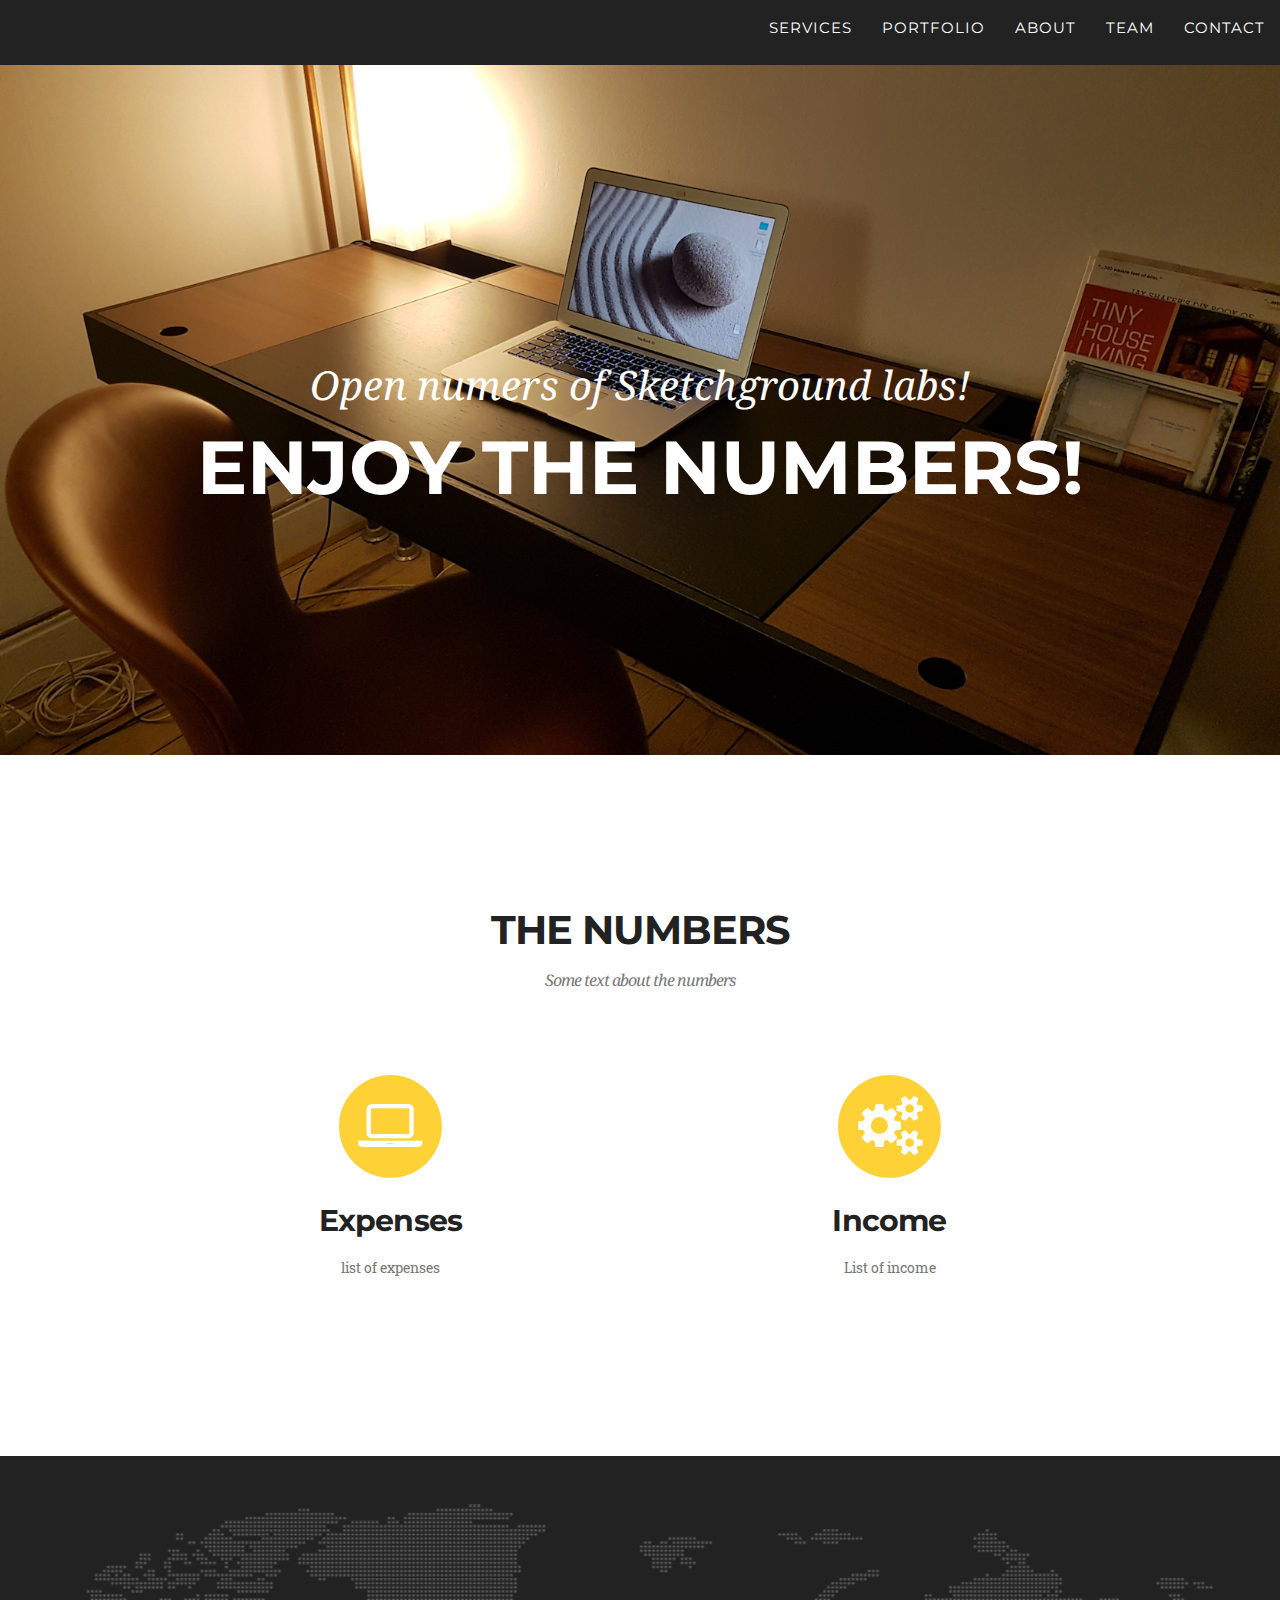
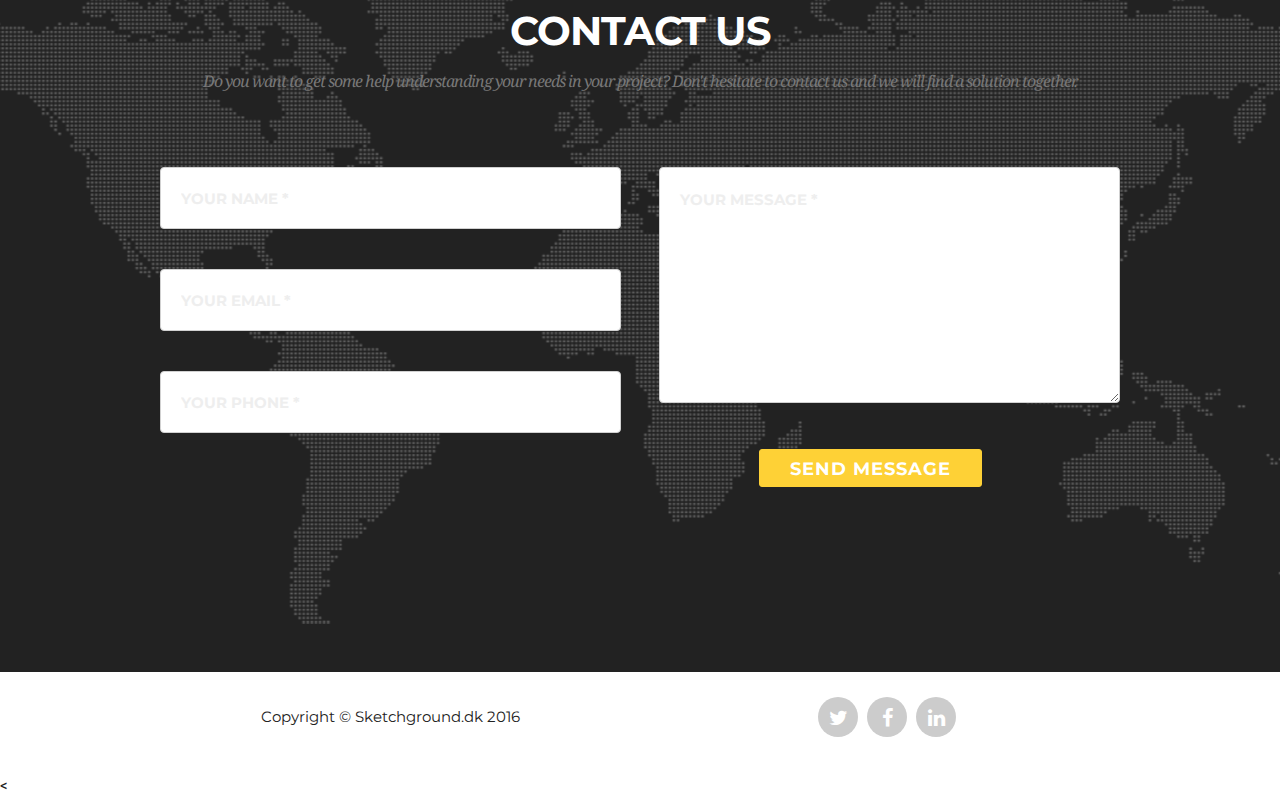
==== open/index.html @ 4ef33d15 "Skeleton for the open numbers page" ====
<!DOCTYPE html>
<html lang="en">

	<head>

		<meta charset="utf-8">
		<meta http-equiv="X-UA-Compatible" content="IE=edge">
		<meta name="viewport" content="width=device-width, initial-scale=1">
		<meta name="description" content="">
		<meta name="author" content="">

		<title>Sketchground Labs | Open</title>

		<!-- Bootstrap Core CSS -->
		<!--    <link href="vendor/bootstrap/css/bootstrap.min.css" rel="stylesheet">    -->
		<link href="/css/normalize.css" rel="stylesheet">
		<link href="/css/skeleton.css" rel="stylesheet">

		<!-- Custom Fonts -->
		<link href="/css/font-awesome.min.css" rel="stylesheet" type="text/css">
		<link href="https://fonts.googleapis.com/css?family=Montserrat:400,700" rel="stylesheet" type="text/css">
		<link href='https://fonts.googleapis.com/css?family=Kaushan+Script' rel='stylesheet' type='text/css'>
		<link href='https://fonts.googleapis.com/css?family=Droid+Serif:400,700,400italic,700italic' rel='stylesheet' type='text/css'>
		<link href='https://fonts.googleapis.com/css?family=Roboto+Slab:400,100,300,700' rel='stylesheet' type='text/css'>

		<!-- Theme CSS -->
		<link href="/css/app.css" rel="stylesheet">

		<!-- HTML5 Shim and Respond.js IE8 support of HTML5 elements and media queries -->
		<!-- WARNING: Respond.js doesn't work if you view the page via file:// -->
		<!--[if lt IE 9]>
			<script src="https://oss.maxcdn.com/libs/html5shiv/3.7.0/html5shiv.js"></script>
			<script src="https://oss.maxcdn.com/libs/respond.js/1.4.2/respond.min.js"></script>
		<![endif]-->

	</head>

	<body id="page-top" class="index">

		<!-- Navigation -->
		<nav id="mainNav" class="navbar navbar-default navbar-custom navbar-fixed-top">
			<div class="">
				<!-- Collect the nav links, forms, and other content for toggling -->
				<div class="collapse navbar-collapse" id="bs-example-navbar-collapse-1">
					<ul class="nav navbar-nav navbar-right">
						<li class="hidden">
							<a href="#page-top"></a>
						</li>
						<li>
							<a class="page-scroll" href="/#services">Services</a>
						</li>
						<li>
							<a class="page-scroll" href="/#portfolio">Portfolio</a>
						</li>
						<li>
							<a class="page-scroll" href="/#about">About</a>
						</li>
						<li>
							<a class="page-scroll" href="/#team">Team</a>
						</li>
						<li>
							<a class="page-scroll" href="/#contact">Contact</a>
						</li>
					</ul>
				</div>
				<!-- /.navbar-collapse -->
			</div>
			<!-- /.container-fluid -->
		</nav>

		<!-- Header -->
		<header>
			<div class="container">
				<div class="intro-text">
					<div class="intro-lead-in">Open numers of Sketchground labs!</div>
					<div class="intro-heading">Enjoy the numbers!</div>
				</div>
			</div>
		</header>

		<!-- Services Section -->
		<section id="services">
			<div class="container">
				<div class="row">
					<div class="col-lg-12 text-center">
						<h2 class="section-heading">The numbers</h2>
						<h3 class="section-subheading text-muted">Some text about the numbers</h3>
					</div>
				</div>
				<div class="row text-center">
					<div class="six columns col-md-6">
						<span class="fa-stack fa-4x">
							<i class="fa fa-circle fa-stack-2x text-primary"></i>
							<i class="fa fa-laptop fa-stack-1x fa-inverse"></i>
						</span>
						<h4 class="service-heading">Expenses</h4>
						<p class="text-muted">list of expenses</p>
					</div>
					<div class="six columns col-md-5">
						<span class="fa-stack fa-4x">
							<i class="fa fa-circle fa-stack-2x text-primary"></i>
							<i class="fa fa-gears fa-stack-1x fa-inverse"></i>
						</span>
						<h4 class="service-heading">Income</h4>
						<p class="text-muted">List of income</p>
					</div>
				</div>
			</div>
		</section>

		<!-- Contact Section -->
		<section id="contact">
			<div class="container">
				<div class="row">
					<div class="col-lg-12 text-center">
						<h2 class="section-heading">Contact Us</h2>
						<h3 class="section-subheading text-muted">Do you want to get some help understanding your needs in your project? Don't hesitate to contact us and we will find a solution together.</h3>
					</div>
				</div>
				<div class="row">
					<div class="col-lg-12">
						<form name="sentMessage" id="contactForm" action="contact" method="POST" novalidate>
							<div class="row">
								<div class="six columns col-md-6">
									<div class="form-group">
										<input type="text" class="form-control u-full-width" placeholder="Your Name *" id="name" name="Name" required data-validation-required-message="Please enter your name.">
										<p class="help-block text-danger"></p>
									</div>
									<div class="form-group">
										<input type="email" class="form-control u-full-width" placeholder="Your Email *" id="email" name="Email" required data-validation-required-message="Please enter your email address.">
										<p class="help-block text-danger"></p>
									</div>
									<div class="form-group">
										<input type="tel" class="form-control u-full-width" placeholder="Your Phone *" id="phone" name="Phone" required data-validation-required-message="Please enter your phone number.">
										<p class="help-block text-danger"></p>
									</div>
								</div>
								<div class="six columns col-md-6">
									<div class="form-group">
										<textarea class="form-control u-full-width" placeholder="Your Message *" id="message" name="Message" required data-validation-required-message="Please enter a message."></textarea>
										<p class="help-block text-danger"></p>
									</div>
								</div>
								<div class="clearfix"></div>
								<div class="col-lg-12 text-center">
									<div id="success"></div>
									<button type="submit" class="btn button btn-xl">Send Message</button>
								</div>
							</div>
						</form>
					</div>
				</div>
			</div>
		</section>

		<footer>
			<div class="container">
				<div class="row">
					<div class="six columns col-md-4">
						<span class="copyright">Copyright &copy; Sketchground.dk 2016</span>
					</div>
					<div class="six columns col-md-4">
						<ul class="list-inline social-buttons">
							<li><a href="#" class="disabled"><i class="fa fa-twitter"></i></a>
							</li>
							<li><a href="#" class="disabled"><i class="fa fa-facebook"></i></a>
							</li>
							<li><a href="#" class="disabled"><i class="fa fa-linkedin"></i></a>
							</li>
						</ul>
					</div>
				</div>
			</div>
		</footer>
	</body>
<
---- css/skeleton.css ----
/*
* Skeleton V2.0.4
* Copyright 2014, Dave Gamache
* www.getskeleton.com
* Free to use under the MIT license.
* http://www.opensource.org/licenses/mit-license.php
* 12/29/2014
*/


/* Table of contents
––––––––––––––––––––––––––––––––––––––––––––––––––
- Grid
- Base Styles
- Typography
- Links
- Buttons
- Forms
- Lists
- Code
- Tables
- Spacing
- Utilities
- Clearing
- Media Queries
*/


/* Grid
–––––––––––––––––––––––––––––––––––––––––––––––––– */
.container {
  position: relative;
  width: 100%;
  max-width: 960px;
  margin: 0 auto;
  padding: 0 20px;
  box-sizing: border-box; }
.column,
.columns {
  width: 100%;
  float: left;
  box-sizing: border-box; }

/* For devices larger than 400px */
@media (min-width: 400px) {
  .container {
    width: 85%;
    padding: 0; }
}

/* For devices larger than 550px */
@media (min-width: 550px) {
  .container {
    width: 80%; }
  .column,
  .columns {
    margin-left: 4%; }
  .column:first-child,
  .columns:first-child {
    margin-left: 0; }

  .one.column,
  .one.columns                    { width: 4.66666666667%; }
  .two.columns                    { width: 13.3333333333%; }
  .three.columns                  { width: 22%;            }
  .four.columns                   { width: 30.6666666667%; }
  .five.columns                   { width: 39.3333333333%; }
  .six.columns                    { width: 48%;            }
  .seven.columns                  { width: 56.6666666667%; }
  .eight.columns                  { width: 65.3333333333%; }
  .nine.columns                   { width: 74.0%;          }
  .ten.columns                    { width: 82.6666666667%; }
  .eleven.columns                 { width: 91.3333333333%; }
  .twelve.columns                 { width: 100%; margin-left: 0; }

  .one-third.column               { width: 30.6666666667%; }
  .two-thirds.column              { width: 65.3333333333%; }

  .one-half.column                { width: 48%; }

  /* Offsets */
  .offset-by-one.column,
  .offset-by-one.columns          { margin-left: 8.66666666667%; }
  .offset-by-two.column,
  .offset-by-two.columns          { margin-left: 17.3333333333%; }
  .offset-by-three.column,
  .offset-by-three.columns        { margin-left: 26%;            }
  .offset-by-four.column,
  .offset-by-four.columns         { margin-left: 34.6666666667%; }
  .offset-by-five.column,
  .offset-by-five.columns         { margin-left: 43.3333333333%; }
  .offset-by-six.column,
  .offset-by-six.columns          { margin-left: 52%;            }
  .offset-by-seven.column,
  .offset-by-seven.columns        { margin-left: 60.6666666667%; }
  .offset-by-eight.column,
  .offset-by-eight.columns        { margin-left: 69.3333333333%; }
  .offset-by-nine.column,
  .offset-by-nine.columns         { margin-left: 78.0%;          }
  .offset-by-ten.column,
  .offset-by-ten.columns          { margin-left: 86.6666666667%; }
  .offset-by-eleven.column,
  .offset-by-eleven.columns       { margin-left: 95.3333333333%; }

  .offset-by-one-third.column,
  .offset-by-one-third.columns    { margin-left: 34.6666666667%; }
  .offset-by-two-thirds.column,
  .offset-by-two-thirds.columns   { margin-left: 69.3333333333%; }

  .offset-by-one-half.column,
  .offset-by-one-half.columns     { margin-left: 52%; }

}


/* Base Styles
–––––––––––––––––––––––––––––––––––––––––––––––––– */
/* NOTE
html is set to 62.5% so that all the REM measurements throughout Skeleton
are based on 10px sizing. So basically 1.5rem = 15px :) */
html {
  font-size: 62.5%; }
body {
  font-size: 1.5em; /* currently ems cause chrome bug misinterpreting rems on body element */
  line-height: 1.6;
  font-weight: 400;
  font-family: "Raleway", "HelveticaNeue", "Helvetica Neue", Helvetica, Arial, sans-serif;
  color: #222; }


/* Typography
–––––––––––––––––––––––––––––––––––––––––––––––––– */
h1, h2, h3, h4, h5, h6 {
  margin-top: 0;
  margin-bottom: 2rem;
  font-weight: 300; }
h1 { font-size: 4.0rem; line-height: 1.2;  letter-spacing: -.1rem;}
h2 { font-size: 3.6rem; line-height: 1.25; letter-spacing: -.1rem; }
h3 { font-size: 3.0rem; line-height: 1.3;  letter-spacing: -.1rem; }
h4 { font-size: 2.4rem; line-height: 1.35; letter-spacing: -.08rem; }
h5 { font-size: 1.8rem; line-height: 1.5;  letter-spacing: -.05rem; }
h6 { font-size: 1.5rem; line-height: 1.6;  letter-spacing: 0; }

/* Larger than phablet */
@media (min-width: 550px) {
  h1 { font-size: 5.0rem; }
  h2 { font-size: 4.2rem; }
  h3 { font-size: 3.6rem; }
  h4 { font-size: 3.0rem; }
  h5 { font-size: 2.4rem; }
  h6 { font-size: 1.5rem; }
}

p {
  margin-top: 0; }


/* Links
–––––––––––––––––––––––––––––––––––––––––––––––––– */
a {
  color: #1EAEDB; }
a:hover {
  color: #0FA0CE; }


/* Buttons
–––––––––––––––––––––––––––––––––––––––––––––––––– */
.button,
button,
input[type="submit"],
input[type="reset"],
input[type="button"] {
  display: inline-block;
  height: 38px;
  padding: 0 30px;
  color: #555;
  text-align: center;
  font-size: 11px;
  font-weight: 600;
  line-height: 38px;
  letter-spacing: .1rem;
  text-transform: uppercase;
  text-decoration: none;
  white-space: nowrap;
  background-color: transparent;
  border-radius: 4px;
  border: 1px solid #bbb;
  cursor: pointer;
  box-sizing: border-box; }
.button:hover,
button:hover,
input[type="submit"]:hover,
input[type="reset"]:hover,
input[type="button"]:hover,
.button:focus,
button:focus,
input[type="submit"]:focus,
input[type="reset"]:focus,
input[type="button"]:focus {
  color: #333;
  border-color: #888;
  outline: 0; }
.button.button-primary,
button.button-primary,
input[type="submit"].button-primary,
input[type="reset"].button-primary,
input[type="button"].button-primary {
  color: #FFF;
  background-color: #33C3F0;
  border-color: #33C3F0; }
.button.button-primary:hover,
button.button-primary:hover,
input[type="submit"].button-primary:hover,
input[type="reset"].button-primary:hover,
input[type="button"].button-primary:hover,
.button.button-primary:focus,
button.button-primary:focus,
input[type="submit"].button-primary:focus,
input[type="reset"].button-primary:focus,
input[type="button"].button-primary:focus {
  color: #FFF;
  background-color: #1EAEDB;
  border-color: #1EAEDB; }


/* Forms
–––––––––––––––––––––––––––––––––––––––––––––––––– */
input[type="email"],
input[type="number"],
input[type="search"],
input[type="text"],
input[type="tel"],
input[type="url"],
input[type="password"],
textarea,
select {
  height: 38px;
  padding: 6px 10px; /* The 6px vertically centers text on FF, ignored by Webkit */
  background-color: #fff;
  border: 1px solid #D1D1D1;
  border-radius: 4px;
  box-shadow: none;
  box-sizing: border-box; }
/* Removes awkward default styles on some inputs for iOS */
input[type="email"],
input[type="number"],
input[type="search"],
input[type="text"],
input[type="tel"],
input[type="url"],
input[type="password"],
textarea {
  -webkit-appearance: none;
     -moz-appearance: none;
          appearance: none; }
textarea {
  min-height: 65px;
  padding-top: 6px;
  padding-bottom: 6px; }
input[type="email"]:focus,
input[type="number"]:focus,
input[type="search"]:focus,
input[type="text"]:focus,
input[type="tel"]:focus,
input[type="url"]:focus,
input[type="password"]:focus,
textarea:focus,
select:focus {
  border: 1px solid #33C3F0;
  outline: 0; }
label,
legend {
  display: block;
  margin-bottom: .5rem;
  font-weight: 600; }
fieldset {
  padding: 0;
  border-width: 0; }
input[type="checkbox"],
input[type="radio"] {
  display: inline; }
label > .label-body {
  display: inline-block;
  margin-left: .5rem;
  font-weight: normal; }


/* Lists
–––––––––––––––––––––––––––––––––––––––––––––––––– */
ul {
  list-style: circle inside; }
ol {
  list-style: decimal inside; }
ol, ul {
  padding-left: 0;
  margin-top: 0; }
ul ul,
ul ol,
ol ol,
ol ul {
  margin: 1.5rem 0 1.5rem 3rem;
  font-size: 90%; }
li {
  margin-bottom: 1rem; }


/* Code
–––––––––––––––––––––––––––––––––––––––––––––––––– */
code {
  padding: .2rem .5rem;
  margin: 0 .2rem;
  font-size: 90%;
  white-space: nowrap;
  background: #F1F1F1;
  border: 1px solid #E1E1E1;
  border-radius: 4px; }
pre > code {
  display: block;
  padding: 1rem 1.5rem;
  white-space: pre; }


/* Tables
–––––––––––––––––––––––––––––––––––––––––––––––––– */
th,
td {
  padding: 12px 15px;
  text-align: left;
  border-bottom: 1px solid #E1E1E1; }
th:first-child,
td:first-child {
  padding-left: 0; }
th:last-child,
td:last-child {
  padding-right: 0; }


/* Spacing
–––––––––––––––––––––––––––––––––––––––––––––––––– */
button,
.button {
  margin-bottom: 1rem; }
input,
textarea,
select,
fieldset {
  margin-bottom: 1.5rem; }
pre,
blockquote,
dl,
figure,
table,
p,
ul,
ol,
form {
  margin-bottom: 2.5rem; }


/* Utilities
–––––––––––––––––––––––––––––––––––––––––––––––––– */
.u-full-width {
  width: 100%;
  box-sizing: border-box; }
.u-max-full-width {
  max-width: 100%;
  box-sizing: border-box; }
.u-pull-right {
  float: right; }
.u-pull-left {
  float: left; }


/* Misc
–––––––––––––––––––––––––––––––––––––––––––––––––– */
hr {
  margin-top: 3rem;
  margin-bottom: 3.5rem;
  border-width: 0;
  border-top: 1px solid #E1E1E1; }


/* Clearing
–––––––––––––––––––––––––––––––––––––––––––––––––– */

/* Self Clearing Goodness */
.container:after,
.row:after,
.u-cf {
  content: "";
  display: table;
  clear: both; }


/* Media Queries
–––––––––––––––––––––––––––––––––––––––––––––––––– */
/*
Note: The best way to structure the use of media queries is to create the queries
near the relevant code. For example, if you wanted to change the styles for buttons
on small devices, paste the mobile query code up in the buttons section and style it
there.
*/


/* Larger than mobile */
@media (min-width: 400px) {}

/* Larger than phablet (also point when grid becomes active) */
@media (min-width: 550px) {}

/* Larger than tablet */
@media (min-width: 750px) {}

/* Larger than desktop */
@media (min-width: 1000px) {}

/* Larger than Desktop HD */
@media (min-width: 1200px) {}
---- css/app.css ----
body {
  overflow-x: hidden;
  font-family: "Roboto Slab", "Helvetica Neue", Helvetica, Arial, sans-serif;
}
.text-muted {
  color: #777777;
}
.text-primary {
  color: #fed136;
}
p {
  font-size: 14px;
  line-height: 1.75;
}
p.large {
  font-size: 16px;
}
a,
a:hover,
a:focus,
a:active,
a.active {
  outline: none;
  text-decoration: none;
}
a {
  color: #fed136;
}
a:hover,
a:focus,
a:active,
a.active {
  color: #fec503;
}
h1,
h2,
h3,
h4,
h5,
h6 {
  font-family: "Montserrat", "Helvetica Neue", Helvetica, Arial, sans-serif;
  text-transform: uppercase;
  font-weight: 700;
}
.img-centered {
  margin: 0 auto;
}
.bg-light-gray {
  background-color: #eeeeee;
}
.bg-darkest-gray {
  background-color: #222222;
}
.btn-primary {
  color: white;
  background-color: #fed136;
  border-color: #fed136;
  font-family: "Montserrat", "Helvetica Neue", Helvetica, Arial, sans-serif;
  text-transform: uppercase;
  font-weight: 700;
}
.btn-primary:hover,
.btn-primary:focus,
.btn-primary:active,
.btn-primary.active,
.open .dropdown-toggle.btn-primary {
  color: white;
  background-color: #fec503;
  border-color: #f6bf01;
}
.btn-primary:active,
.btn-primary.active,
.open .dropdown-toggle.btn-primary {
  background-image: none;
}
.btn-primary.disabled,
.btn-primary[disabled],
fieldset[disabled] .btn-primary,
.btn-primary.disabled:hover,
.btn-primary[disabled]:hover,
fieldset[disabled] .btn-primary:hover,
.btn-primary.disabled:focus,
.btn-primary[disabled]:focus,
fieldset[disabled] .btn-primary:focus,
.btn-primary.disabled:active,
.btn-primary[disabled]:active,
fieldset[disabled] .btn-primary:active,
.btn-primary.disabled.active,
.btn-primary[disabled].active,
fieldset[disabled] .btn-primary.active {
  background-color: #fed136;
  border-color: #fed136;
}
.btn-primary .badge {
  color: #fed136;
  background-color: white;
}
.btn-xl {
  color: white;
  background-color: #fed136;
  border-color: #fed136;
  font-family: "Montserrat", "Helvetica Neue", Helvetica, Arial, sans-serif;
  text-transform: uppercase;
  font-weight: 700;
  border-radius: 3px;
  font-size: 18px;
}
.btn-xl:hover,
.btn-xl:focus,
.btn-xl:active,
.btn-xl.active,
.open .dropdown-toggle.btn-xl {
  color: white;
  background-color: #fec503;
  border-color: #f6bf01;
}
.btn-xl:active,
.btn-xl.active,
.open .dropdown-toggle.btn-xl {
  background-image: none;
}
.btn-xl.disabled,
.btn-xl[disabled],
fieldset[disabled] .btn-xl,
.btn-xl.disabled:hover,
.btn-xl[disabled]:hover,
fieldset[disabled] .btn-xl:hover,
.btn-xl.disabled:focus,
.btn-xl[disabled]:focus,
fieldset[disabled] .btn-xl:focus,
.btn-xl.disabled:active,
.btn-xl[disabled]:active,
fieldset[disabled] .btn-xl:active,
.btn-xl.disabled.active,
.btn-xl[disabled].active,
fieldset[disabled] .btn-xl.active {
  background-color: #fed136;
  border-color: #fed136;
}
.btn-xl .badge {
  color: #fed136;
  background-color: white;
}
.navbar-fixed-top {
  position: fixed;
  top: 0;
  left: 0;
  right: 0;
  z-index: 1030;
}
.navbar-custom {
  background-color: #222222;
  border-color: transparent;
}
.navbar-custom .navbar-brand {
  float: left;
  color: #fed136;
  font-family: "Kaushan Script", "Helvetica Neue", Helvetica, Arial, cursive;
}
.navbar-custom .navbar-brand:hover,
.navbar-custom .navbar-brand:focus,
.navbar-custom .navbar-brand:active,
.navbar-custom .navbar-brand.active {
  color: #fec503;
}
.navbar-custom .navbar-collapse {
  border-color: rgba(255, 255, 255, 0.02);
}
.navbar-custom .navbar-toggle {
  background-color: #fed136;
  border-color: #fed136;
  font-family: "Montserrat", "Helvetica Neue", Helvetica, Arial, sans-serif;
  text-transform: uppercase;
  color: white;
  font-size: 12px;
}
.navbar-custom .navbar-toggle:hover,
.navbar-custom .navbar-toggle:focus {
  background-color: #fed136;
}
.navbar-custom .nav {
  margin-top: 15px;
  margin-bottom: 15px;
  list-style: none;
  float: right;
}
.navbar-custom .nav li {
  padding-left: 0;
  float: left;
}
.navbar-custom .nav li a {
  text-decoration: none;
  font-family: "Montserrat", "Helvetica Neue", Helvetica, Arial, sans-serif;
  text-transform: uppercase;
  font-weight: 400;
  letter-spacing: 1px;
  color: white;
  padding: 10px 15px;
}
.navbar-custom .nav li a:hover,
.navbar-custom .nav li a:focus {
  color: #fed136;
  outline: none;
}
.navbar-custom .navbar-nav > .active > a {
  border-radius: 0;
  color: white;
  background-color: #fed136;
}
.navbar-custom .navbar-nav > .active > a:hover,
.navbar-custom .navbar-nav > .active > a:focus {
  color: white;
  background-color: #fec503;
}
@media (min-width: 768px) {
  .navbar-custom {
    -webkit-transition: padding 0.3s;
    -moz-transition: padding 0.3s;
    transition: padding 0.3s;
    border: none;
  }
  .navbar-custom .navbar-brand {
    font-size: 2em;
    -webkit-transition: all 0.3s;
    -moz-transition: all 0.3s;
    transition: all 0.3s;
  }
  .navbar-custom .navbar-nav > .active > a {
    border-radius: 3px;
  }
  .navbar-custom .navbar-toggle {
    display: none;
  }
}
header {
  margin-top: 100px;
}
@media (min-width: 555px) {
  header {
    margin-top: 65px;
  }
}
@media (min-width: 768px) {
  .navbar-custom.affix {
    background-color: #222222;
    padding: 10px 0;
  }
  .navbar-custom.affix .navbar-brand {
    font-size: 1.5em;
  }
}
header {
  z-index: 2000;
  background-image: url('../img/desktop-bg.jpg');
  background-repeat: no-repeat;
  background-attachment: scroll;
  background-position: center center;
  -webkit-background-size: cover;
  -moz-background-size: cover;
  background-size: cover;
  -o-background-size: cover;
  text-align: center;
  color: white;
}
header .intro-text {
  padding-top: 100px;
  padding-bottom: 50px;
}
header .intro-text .intro-lead-in {
  font-family: "Droid Serif", "Helvetica Neue", Helvetica, Arial, sans-serif;
  font-style: italic;
  font-size: 22px;
  line-height: 22px;
  margin-bottom: 25px;
}
header .intro-text .intro-heading {
  font-family: "Montserrat", "Helvetica Neue", Helvetica, Arial, sans-serif;
  text-transform: uppercase;
  font-weight: 700;
  font-size: 50px;
  line-height: 50px;
  margin-bottom: 25px;
}
@media (min-width: 768px) {
  header .intro-text {
    padding-top: 300px;
    padding-bottom: 200px;
  }
  header .intro-text .intro-lead-in {
    font-family: "Droid Serif", "Helvetica Neue", Helvetica, Arial, sans-serif;
    font-style: italic;
    font-size: 40px;
    line-height: 40px;
    margin-bottom: 25px;
  }
  header .intro-text .intro-heading {
    font-family: "Montserrat", "Helvetica Neue", Helvetica, Arial, sans-serif;
    text-transform: uppercase;
    font-weight: 700;
    font-size: 75px;
    line-height: 75px;
    margin-bottom: 50px;
  }
}
section {
  padding: 100px 0;
}
section h2.section-heading {
  font-size: 40px;
  margin-top: 0;
  margin-bottom: 15px;
}
section h3.section-subheading {
  font-size: 16px;
  font-family: "Droid Serif", "Helvetica Neue", Helvetica, Arial, sans-serif;
  text-transform: none;
  font-style: italic;
  font-weight: 400;
  margin-bottom: 75px;
}
@media (min-width: 768px) {
  section {
    padding: 150px 0;
  }
}
.service-heading {
  margin: 15px 0;
  text-transform: none;
}
#portfolio .portfolio-item {
  max-width: 400px;
  padding-bottom: 20px;
}
#portfolio .portfolio-item .portfolio-link {
  display: block;
  position: relative;
  margin: 0 auto;
  background-color: #fff;
}
#portfolio .portfolio-item .portfolio-link img {
  width: 100%;
}
#portfolio .portfolio-item .portfolio-link .portfolio-hover {
  background: rgba(254, 209, 54, 0.9);
  position: absolute;
  width: 100%;
  height: 100%;
  opacity: 0;
  transition: all ease 0.5s;
  -webkit-transition: all ease 0.5s;
  -moz-transition: all ease 0.5s;
}
#portfolio .portfolio-item .portfolio-link .portfolio-hover:hover {
  opacity: 1;
}
#portfolio .portfolio-item .portfolio-link .portfolio-hover .portfolio-hover-content {
  position: absolute;
  width: 100%;
  height: 20px;
  font-size: 20px;
  text-align: center;
  top: 50%;
  margin-top: -12px;
  color: white;
}
#portfolio .portfolio-item .portfolio-link .portfolio-hover .portfolio-hover-content i {
  margin-top: -12px;
}
#portfolio .portfolio-item .portfolio-link .portfolio-hover .portfolio-hover-content h3,
#portfolio .portfolio-item .portfolio-link .portfolio-hover .portfolio-hover-content h4 {
  margin: 0;
}
#portfolio .portfolio-item .portfolio-caption {
  width: 100%;
  background-color: white;
  text-align: center;
}
#portfolio .portfolio-item .portfolio-caption h4 {
  text-transform: none;
  padding-top: 10px;
  margin: 0;
}
#portfolio .portfolio-item .portfolio-caption p {
  font-family: "Droid Serif", "Helvetica Neue", Helvetica, Arial, sans-serif;
  font-style: italic;
  font-size: 16px;
  margin: 0;
  padding-bottom: 10px;
}
#portfolio * {
  z-index: 2;
}
.timeline {
  list-style: none;
  padding: 0;
  position: relative;
}
.timeline:before {
  top: 0;
  bottom: 0;
  position: absolute;
  content: "";
  width: 2px;
  background-color: #f1f1f1;
  left: 40px;
  margin-left: -1.5px;
}
.timeline > li {
  margin-bottom: 50px;
  position: relative;
  min-height: 50px;
}
.timeline > li:before,
.timeline > li:after {
  content: " ";
  display: table;
}
.timeline > li:after {
  clear: both;
}
.timeline > li .timeline-panel {
  padding: 0 20px 0 100px;
  position: relative;
  text-align: left;
}
.timeline > li .timeline-panel:before {
  border-left-width: 0;
  border-right-width: 15px;
  left: -15px;
  right: auto;
}
.timeline > li .timeline-panel:after {
  border-left-width: 0;
  border-right-width: 14px;
  left: -14px;
  right: auto;
}
.timeline > li .timeline-image {
  left: 0;
  margin-left: 0;
  width: 80px;
  height: 80px;
  position: absolute;
  z-index: 100;
  background-color: #fed136;
  color: white;
  border-radius: 100%;
  border: 7px solid #f1f1f1;
  text-align: center;
}
.timeline > li .timeline-image h4 {
  font-size: 10px;
  margin-top: 12px;
  line-height: 14px;
}
.timeline > li.timeline-inverted > .timeline-panel {
  float: right;
  text-align: left;
  padding: 0 20px 0 100px;
}
.timeline > li.timeline-inverted > .timeline-panel:before {
  border-left-width: 0;
  border-right-width: 15px;
  left: -15px;
  right: auto;
}
.timeline > li.timeline-inverted > .timeline-panel:after {
  border-left-width: 0;
  border-right-width: 14px;
  left: -14px;
  right: auto;
}
.timeline > li:last-child {
  margin-bottom: 0;
}
.timeline .timeline-heading h4 {
  margin-top: 0;
  color: inherit;
}
.timeline .timeline-heading h4.subheading {
  text-transform: none;
}
.timeline .timeline-body > p,
.timeline .timeline-body > ul {
  margin-bottom: 0;
}
@media (min-width: 768px) {
  .timeline:before {
    left: 50%;
  }
  .timeline > li {
    margin-bottom: 100px;
    min-height: 100px;
  }
  .timeline > li .timeline-panel {
    margin-left: -50px;
    width: 41%;
    float: left;
    padding: 0 20px 20px 30px;
    text-align: right;
  }
  .timeline > li .timeline-image {
    width: 100px;
    height: 100px;
    left: 50%;
    margin-left: -50px;
  }
  .timeline > li .timeline-image h4 {
    font-size: 13px;
    margin-top: 16px;
    line-height: 18px;
  }
  .timeline > li.timeline-inverted > .timeline-panel {
    margin-right: -50px;
    float: right;
    text-align: left;
    padding: 0 30px 20px 20px;
  }
}
@media (min-width: 992px) {
  .timeline > li {
    min-height: 150px;
  }
  .timeline > li .timeline-panel {
    padding: 0 20px 20px;
  }
  .timeline > li .timeline-image {
    width: 150px;
    height: 150px;
    margin-left: -75px;
  }
  .timeline > li .timeline-image h4 {
    font-size: 18px;
    margin-top: 30px;
    line-height: 26px;
  }
  .timeline > li.timeline-inverted > .timeline-panel {
    padding: 0 20px 20px;
  }
}
@media (min-width: 1200px) {
  .timeline > li {
    min-height: 170px;
  }
  .timeline > li .timeline-panel {
    margin-left: -150px;
    padding: 0 20px 20px 100px;
  }
  .timeline > li .timeline-image {
    width: 170px;
    height: 170px;
    margin-left: -85px;
  }
  .timeline > li .timeline-image h4 {
    margin-top: 40px;
  }
  .timeline > li.timeline-inverted > .timeline-panel {
    margin-right: -150px;
    padding: 0 100px 20px 20px;
  }
}
.team-member {
  text-align: center;
  margin-bottom: 50px;
}
.team-member img {
  margin: 0 auto;
  width: 200px;
  border: 7px solid white;
}
.team-member h4 {
  margin-top: 25px;
  margin-bottom: 0;
  text-transform: none;
}
.team-member p {
  margin-top: 0;
}
aside.clients img {
  margin: 50px auto;
}
section#contact {
  background-color: #222222;
  background-image: url('../img/map-image.png');
  background-position: center;
  background-repeat: no-repeat;
}
section#contact .section-heading {
  color: white;
}
section#contact .form-group {
  margin-bottom: 25px;
}
section#contact .form-group input,
section#contact .form-group textarea {
  padding: 20px;
}
section#contact .form-group input.form-control {
  height: auto;
}
section#contact .form-group textarea.form-control {
  height: 236px;
}
section#contact .form-control:focus {
  border-color: #fed136;
  box-shadow: none;
}
section#contact ::-webkit-input-placeholder {
  font-family: "Montserrat", "Helvetica Neue", Helvetica, Arial, sans-serif;
  text-transform: uppercase;
  font-weight: 700;
  color: #eeeeee;
}
section#contact :-moz-placeholder {
  /* Firefox 18- */
  font-family: "Montserrat", "Helvetica Neue", Helvetica, Arial, sans-serif;
  text-transform: uppercase;
  font-weight: 700;
  color: #eeeeee;
}
section#contact ::-moz-placeholder {
  /* Firefox 19+ */
  font-family: "Montserrat", "Helvetica Neue", Helvetica, Arial, sans-serif;
  text-transform: uppercase;
  font-weight: 700;
  color: #eeeeee;
}
section#contact :-ms-input-placeholder {
  font-family: "Montserrat", "Helvetica Neue", Helvetica, Arial, sans-serif;
  text-transform: uppercase;
  font-weight: 700;
  color: #eeeeee;
}
section#contact .text-danger {
  color: #e74c3c;
}
footer {
  padding: 25px 0;
  text-align: center;
}
footer span.copyright {
  line-height: 40px;
  font-family: "Montserrat", "Helvetica Neue", Helvetica, Arial, sans-serif;
  text-transform: uppercase;
  text-transform: none;
}
footer ul.quicklinks {
  margin-bottom: 0;
  line-height: 40px;
  font-family: "Montserrat", "Helvetica Neue", Helvetica, Arial, sans-serif;
  text-transform: uppercase;
  text-transform: none;
}
ul.social-buttons {
  list-style: none;
  margin-bottom: 0;
}
ul.social-buttons li {
  display: inline-block;
  padding-right: 5px;
}
ul.social-buttons li a {
  display: block;
  background-color: #222222;
  height: 40px;
  width: 40px;
  border-radius: 100%;
  font-size: 20px;
  line-height: 40px;
  color: white;
  outline: none;
  -webkit-transition: all 0.3s;
  -moz-transition: all 0.3s;
  transition: all 0.3s;
}
ul.social-buttons li a:hover,
ul.social-buttons li a:focus,
ul.social-buttons li a:active {
  background-color: #fed136;
}
.btn:focus,
.btn:active,
.btn.active,
.btn:active:focus {
  outline: none;
}
.portfolio-modal .modal-dialog {
  display: none;
  margin: 0;
  height: 100%;
  width: auto;
}
.portfolio-modal .modal-content {
  border-radius: 0;
  background-clip: border-box;
  -webkit-box-shadow: none;
  box-shadow: none;
  border: none;
  min-height: 100%;
  padding: 100px 0;
  text-align: center;
}
.portfolio-modal .modal-content h2 {
  margin-bottom: 15px;
  font-size: 3em;
}
.portfolio-modal .modal-content p {
  margin-bottom: 30px;
}
.portfolio-modal .modal-content p.item-intro {
  margin: 20px 0 30px;
  font-family: "Droid Serif", "Helvetica Neue", Helvetica, Arial, sans-serif;
  font-style: italic;
  font-size: 16px;
}
.portfolio-modal .modal-content ul.list-inline {
  margin-bottom: 30px;
  margin-top: 0;
}
.portfolio-modal .modal-content img {
  margin-bottom: 30px;
}
.portfolio-modal .close-modal {
  position: absolute;
  width: 75px;
  height: 75px;
  background-color: transparent;
  top: 25px;
  right: 25px;
  cursor: pointer;
}
.portfolio-modal .close-modal:hover {
  opacity: 0.3;
}
.portfolio-modal .close-modal .lr {
  height: 75px;
  width: 1px;
  margin-left: 35px;
  background-color: #222222;
  transform: rotate(45deg);
  -ms-transform: rotate(45deg);
  /* IE 9 */
  -webkit-transform: rotate(45deg);
  /* Safari and Chrome */
  z-index: 1051;
}
.portfolio-modal .close-modal .lr .rl {
  height: 75px;
  width: 1px;
  background-color: #222222;
  transform: rotate(90deg);
  -ms-transform: rotate(90deg);
  /* IE 9 */
  -webkit-transform: rotate(90deg);
  /* Safari and Chrome */
  z-index: 1052;
}
.portfolio-modal .modal-backdrop {
  opacity: 0;
  display: none;
}
::-moz-selection {
  text-shadow: none;
  background: #fed136;
}
::selection {
  text-shadow: none;
  background: #fed136;
}
img::selection {
  background: transparent;
}
img::-moz-selection {
  background: transparent;
}
body {
  webkit-tap-highlight-color: #fed136;
}
.text-center {
  text-align: center;
}
.img-circle {
  border-radius: 50%;
}
.disabled {
  pointer-events: none;
  cursor: default;
  background-color: #ccc !important;
}
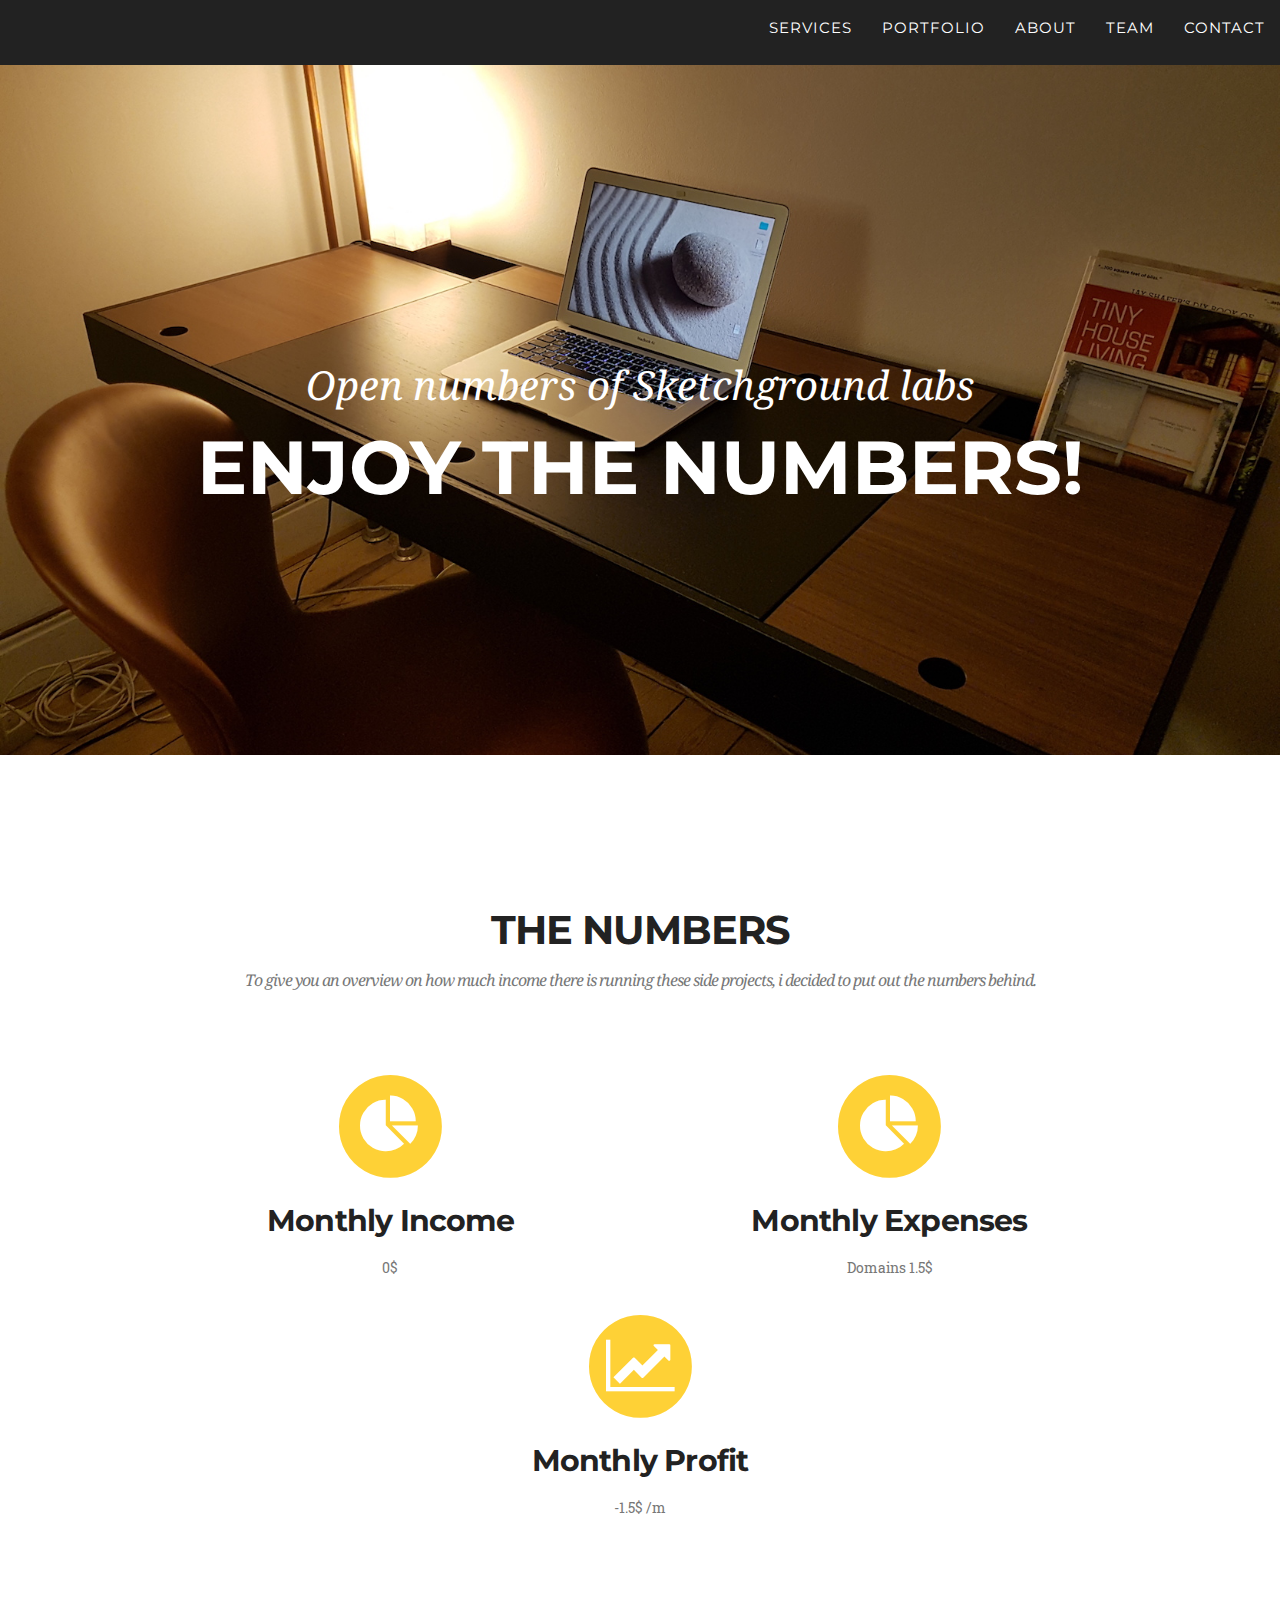
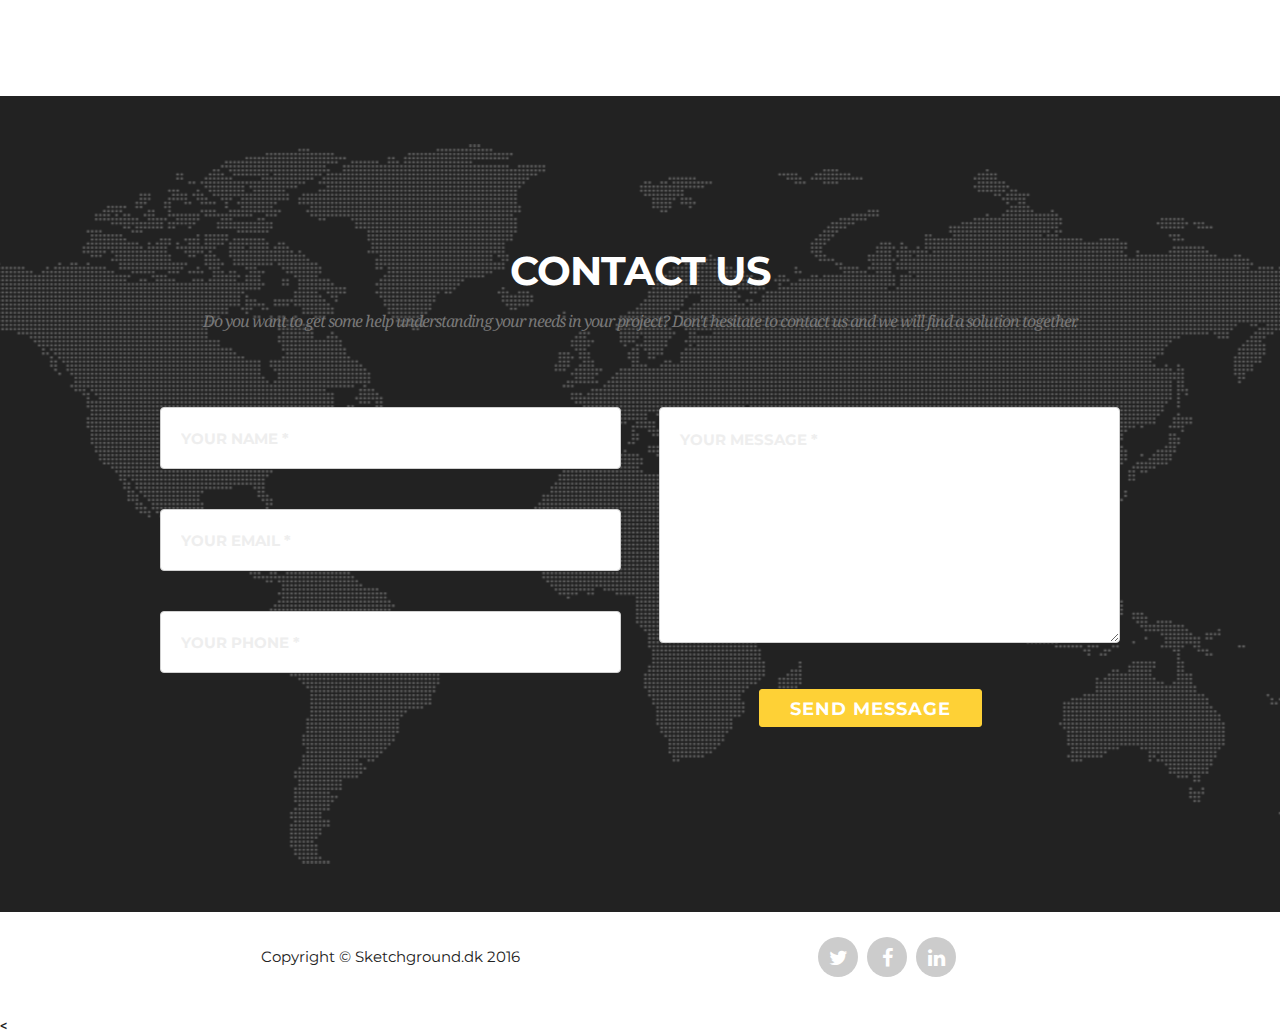
==== commit 43ab372c: "Add numbers to open page" ====
--- a/open/index.html
+++ b/open/index.html
@@ -72,7 +72,7 @@
 		<header>
 			<div class="container">
 				<div class="intro-text">
-					<div class="intro-lead-in">Open numers of Sketchground labs!</div>
+					<div class="intro-lead-in">Open numbers of Sketchground labs</div>
 					<div class="intro-heading">Enjoy the numbers!</div>
 				</div>
 			</div>
@@ -84,27 +84,38 @@
 				<div class="row">
 					<div class="col-lg-12 text-center">
 						<h2 class="section-heading">The numbers</h2>
-						<h3 class="section-subheading text-muted">Some text about the numbers</h3>
+						<h3 class="section-subheading text-muted">To give you an overview on how much income there is running these side projects, i decided to put out the numbers behind.</h3>
 					</div>
 				</div>
 				<div class="row text-center">
+					<div class="six columns col-md-5">
+						<span class="fa-stack fa-4x">
+							<i class="fa fa-circle fa-stack-2x text-primary"></i>
+							<i class="fa fa-pie-chart fa-stack-1x fa-inverse"></i>
+						</span>
+						<h4 class="service-heading">Monthly Income</h4>
+						<p class="text-muted">0$</p>
+					</div>
 					<div class="six columns col-md-6">
 						<span class="fa-stack fa-4x">
 							<i class="fa fa-circle fa-stack-2x text-primary"></i>
-							<i class="fa fa-laptop fa-stack-1x fa-inverse"></i>
+							<i class="fa fa-pie-chart fa-stack-1x fa-inverse"></i>
 						</span>
-						<h4 class="service-heading">Expenses</h4>
-						<p class="text-muted">list of expenses</p>
+						<h4 class="service-heading">Monthly Expenses</h4>
+						<p class="text-muted">Domains 1.5$</p>
 					</div>
-					<div class="six columns col-md-5">
+				</div>
+				<div class="row text-center">
+					<div class="twelve columns col-md-12">
 						<span class="fa-stack fa-4x">
 							<i class="fa fa-circle fa-stack-2x text-primary"></i>
-							<i class="fa fa-gears fa-stack-1x fa-inverse"></i>
+							<i class="fa fa-line-chart fa-stack-1x fa-inverse"></i>
 						</span>
-						<h4 class="service-heading">Income</h4>
-						<p class="text-muted">List of income</p>
+						<h4 class="service-heading">Monthly Profit</h4>
+						<p class="text-muted">-1.5$ /m</p>
 					</div>
 				</div>
+
 			</div>
 		</section>
 
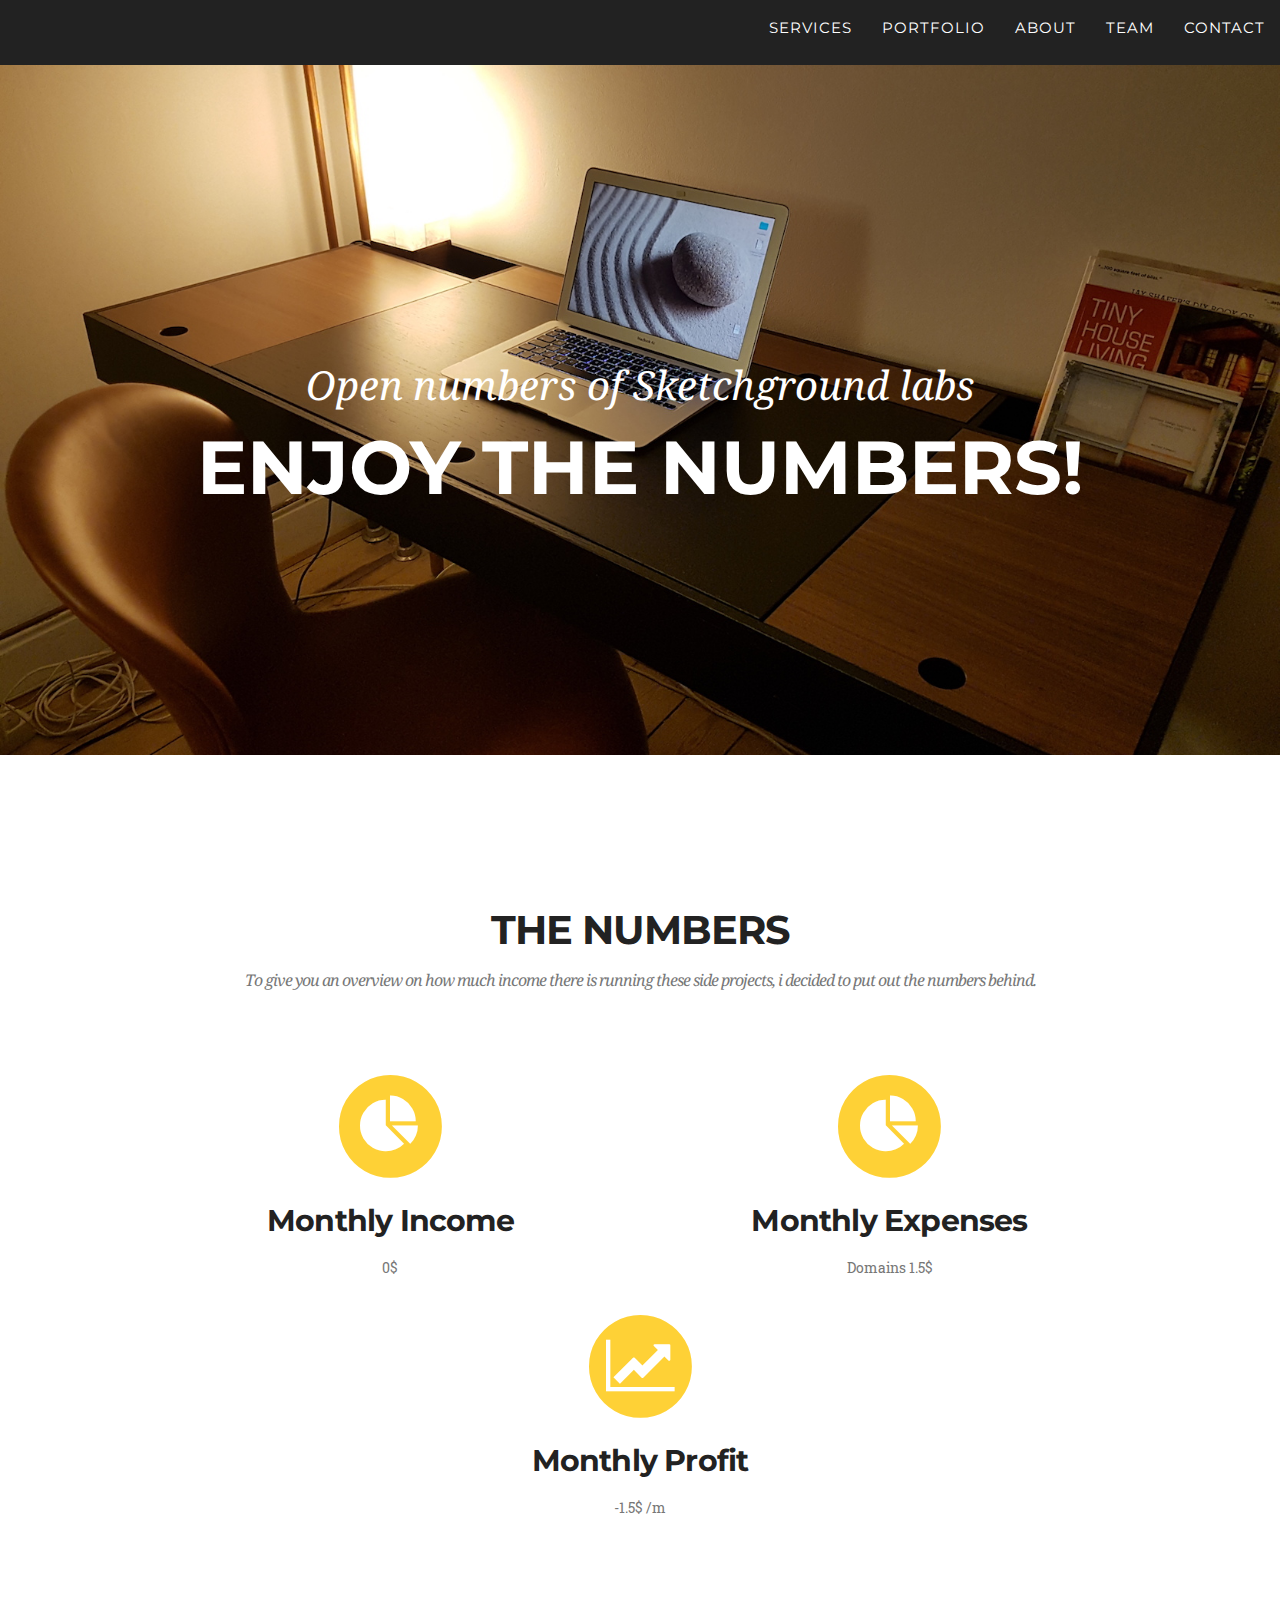
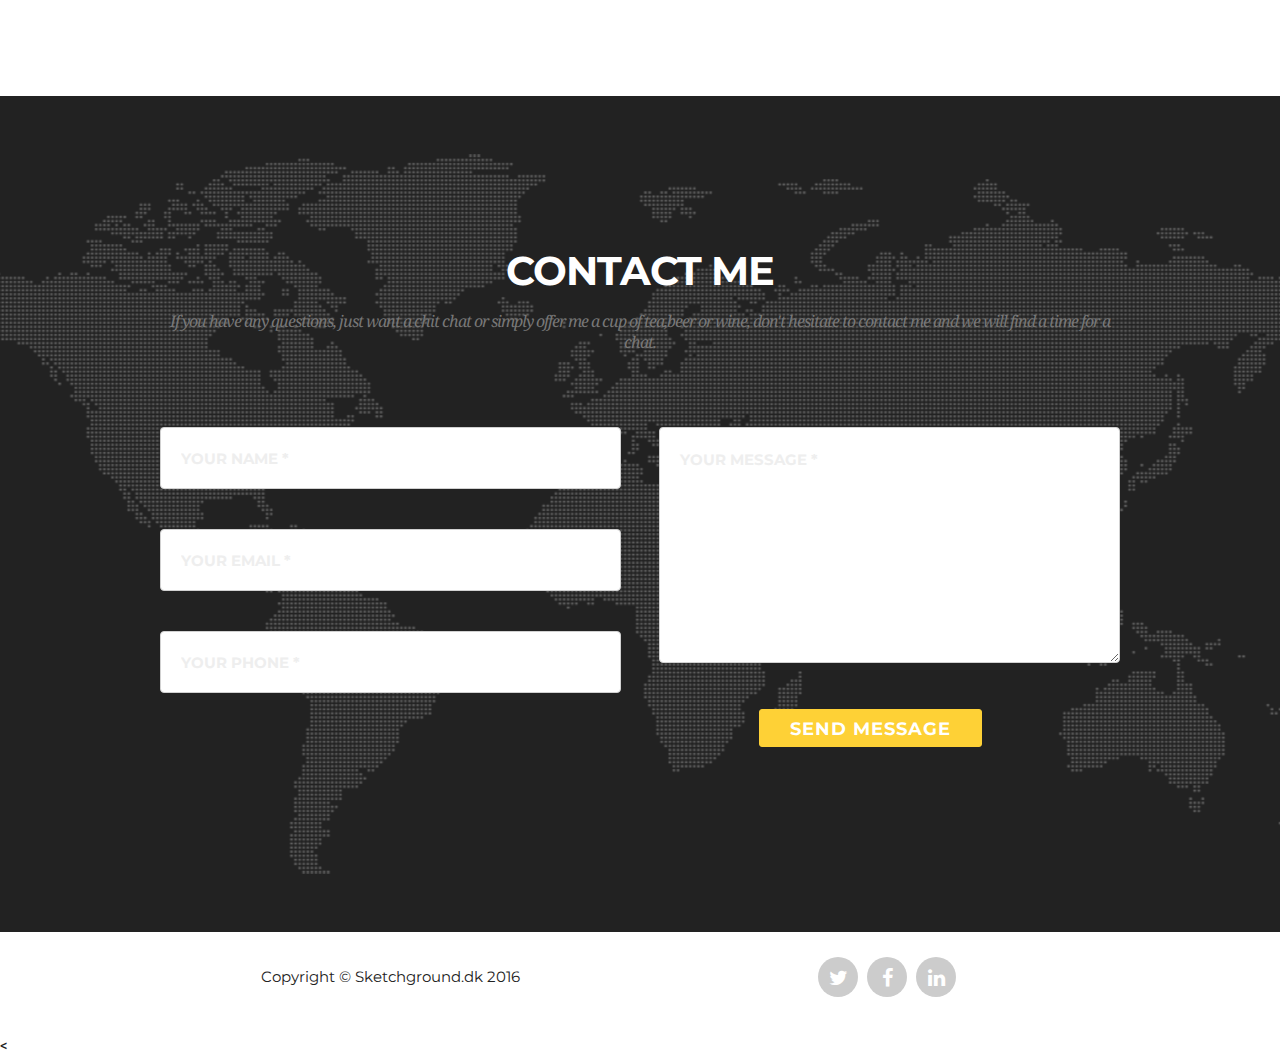
==== commit 17e0ab04: "Made site more oriented towards a personal profile #1" ====
--- a/open/index.html
+++ b/open/index.html
@@ -124,8 +124,8 @@
 			<div class="container">
 				<div class="row">
 					<div class="col-lg-12 text-center">
-						<h2 class="section-heading">Contact Us</h2>
-						<h3 class="section-subheading text-muted">Do you want to get some help understanding your needs in your project? Don't hesitate to contact us and we will find a solution together.</h3>
+						<h2 class="section-heading">Contact me</h2>
+						<h3 class="section-subheading text-muted">If you have any questions, just want a chit chat or simply offer me a cup of tea,beer or wine, don't hesitate to contact me and we will find a time for a chat.</h3>
 					</div>
 				</div>
 				<div class="row">
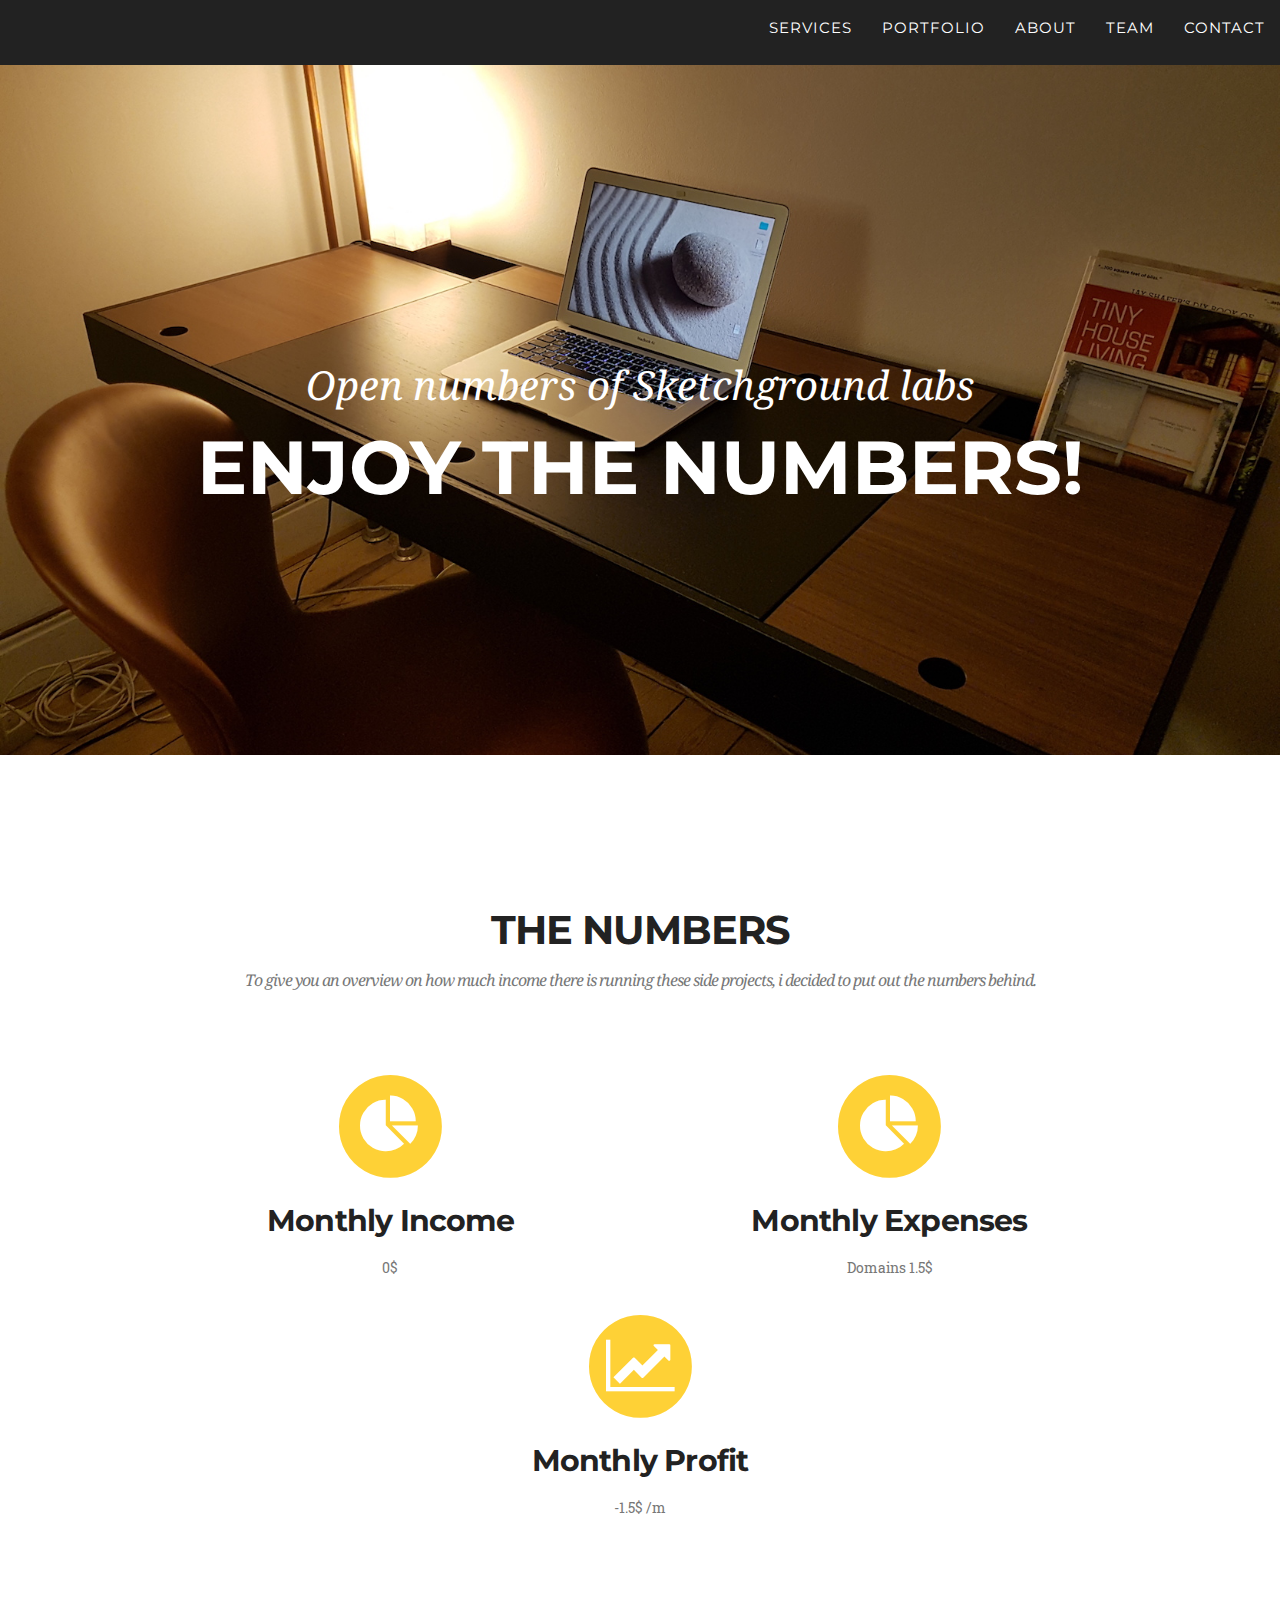
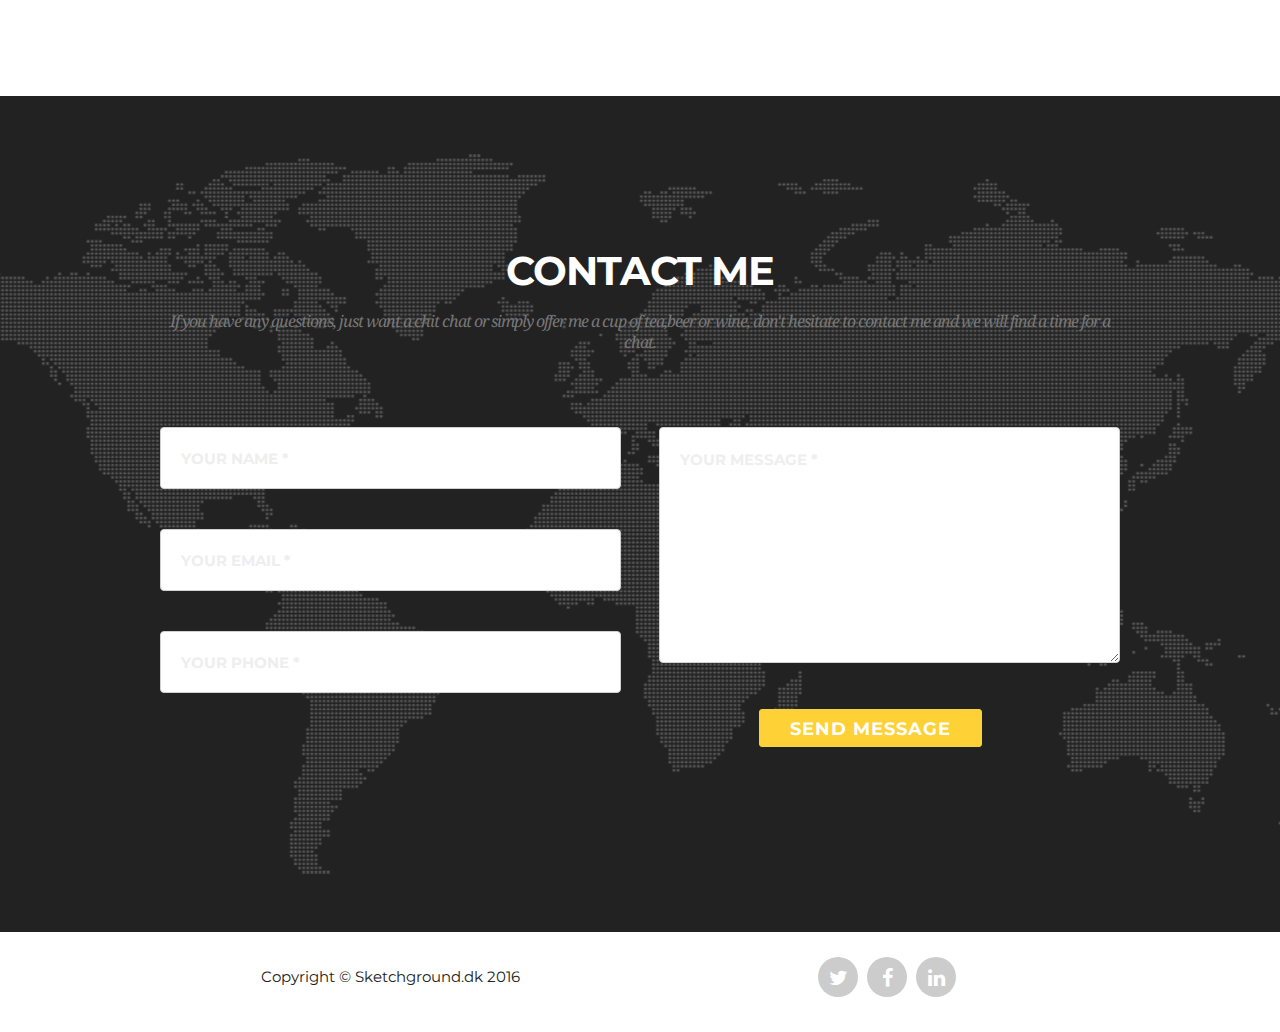
==== commit 6062cc35: "Add google analytics" ====
--- a/open/index.html
+++ b/open/index.html
@@ -184,4 +184,16 @@
 			</div>
 		</footer>
 	</body>
-<
+	<script>
+if(window.location.hostname != "localhost" && window.location.hostname != "127.0.0.1") {
+	(function(i,s,o,g,r,a,m){i['GoogleAnalyticsObject']=r;i[r]=i[r]||function(){
+		(i[r].q=i[r].q||[]).push(arguments)},i[r].l=1*new Date();a=s.createElement(o),
+			m=s.getElementsByTagName(o)[0];a.async=1;a.src=g;m.parentNode.insertBefore(a,m)
+	})(window,document,'script','https://www.google-analytics.com/analytics.js','ga');
+
+	ga('create', 'UA-28452555-1', 'auto');
+	ga('send', 'pageview');
+}
+	</script>
+
+</html>
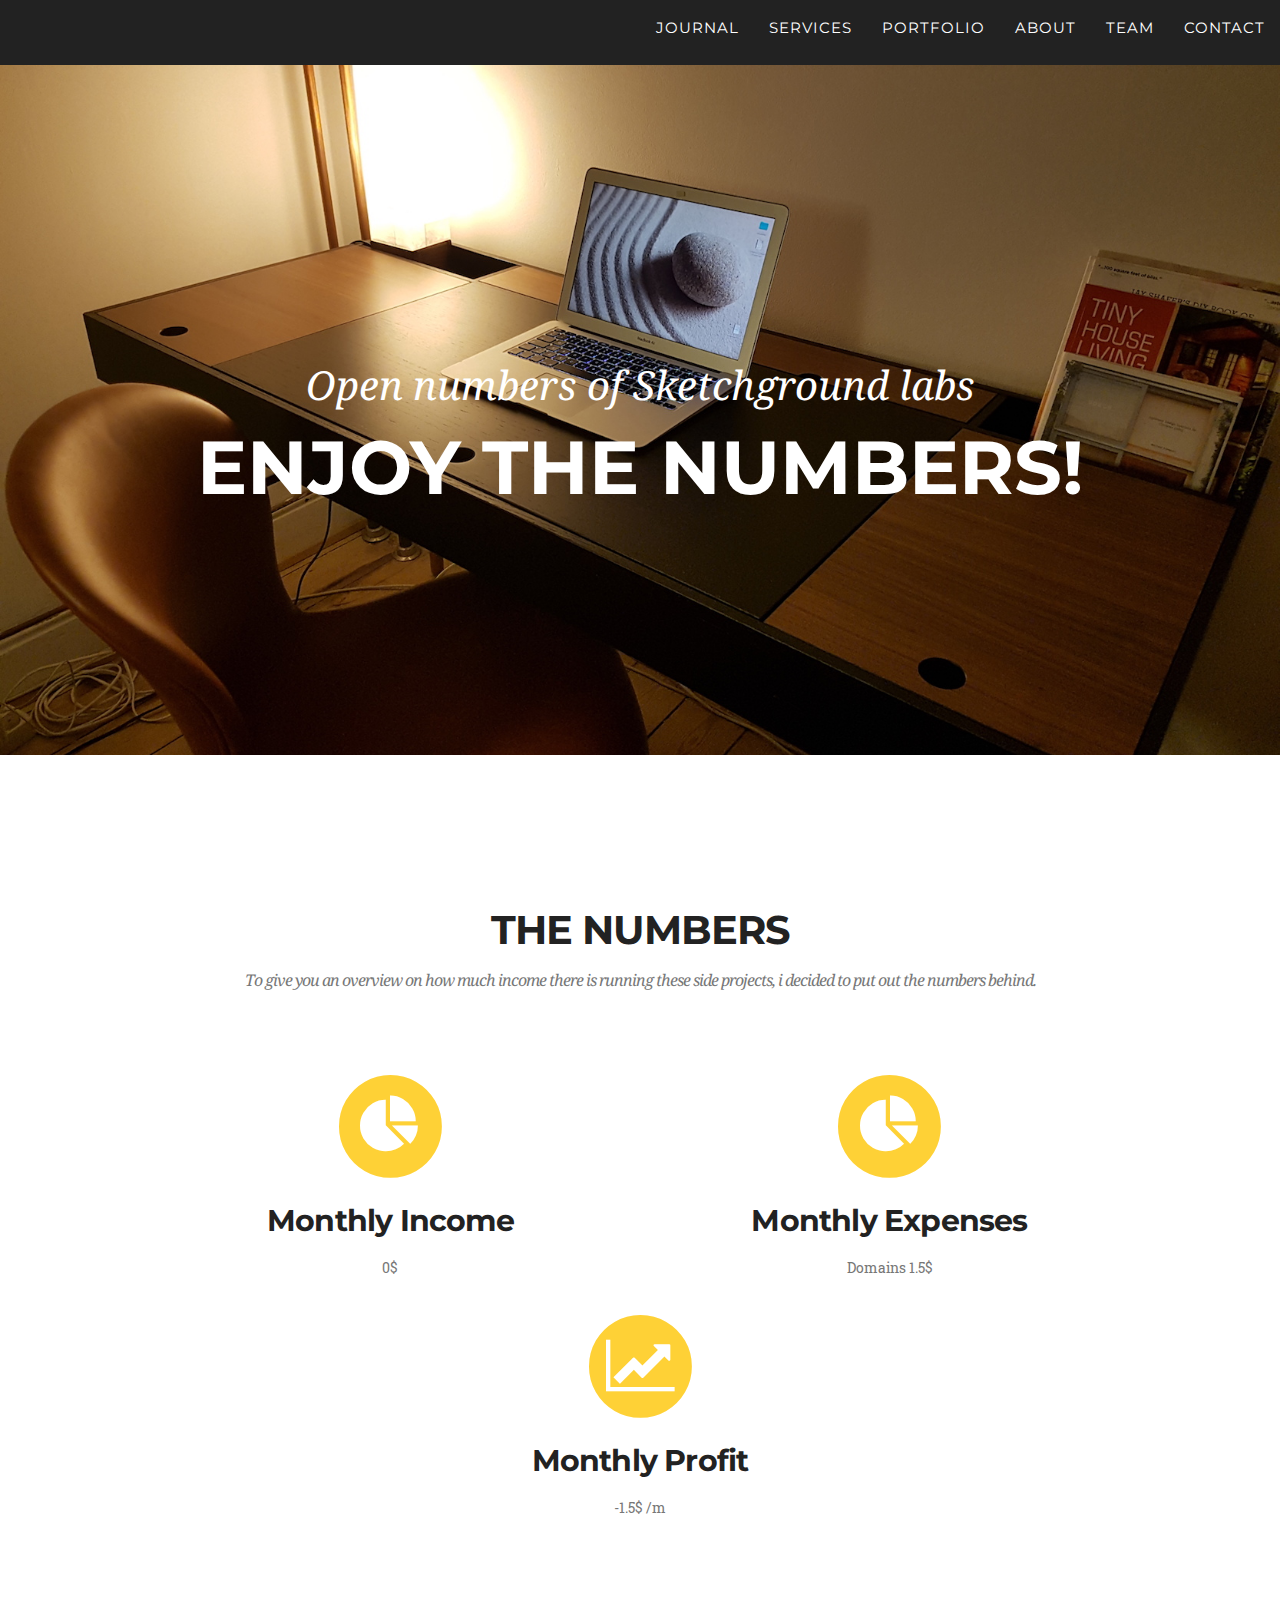
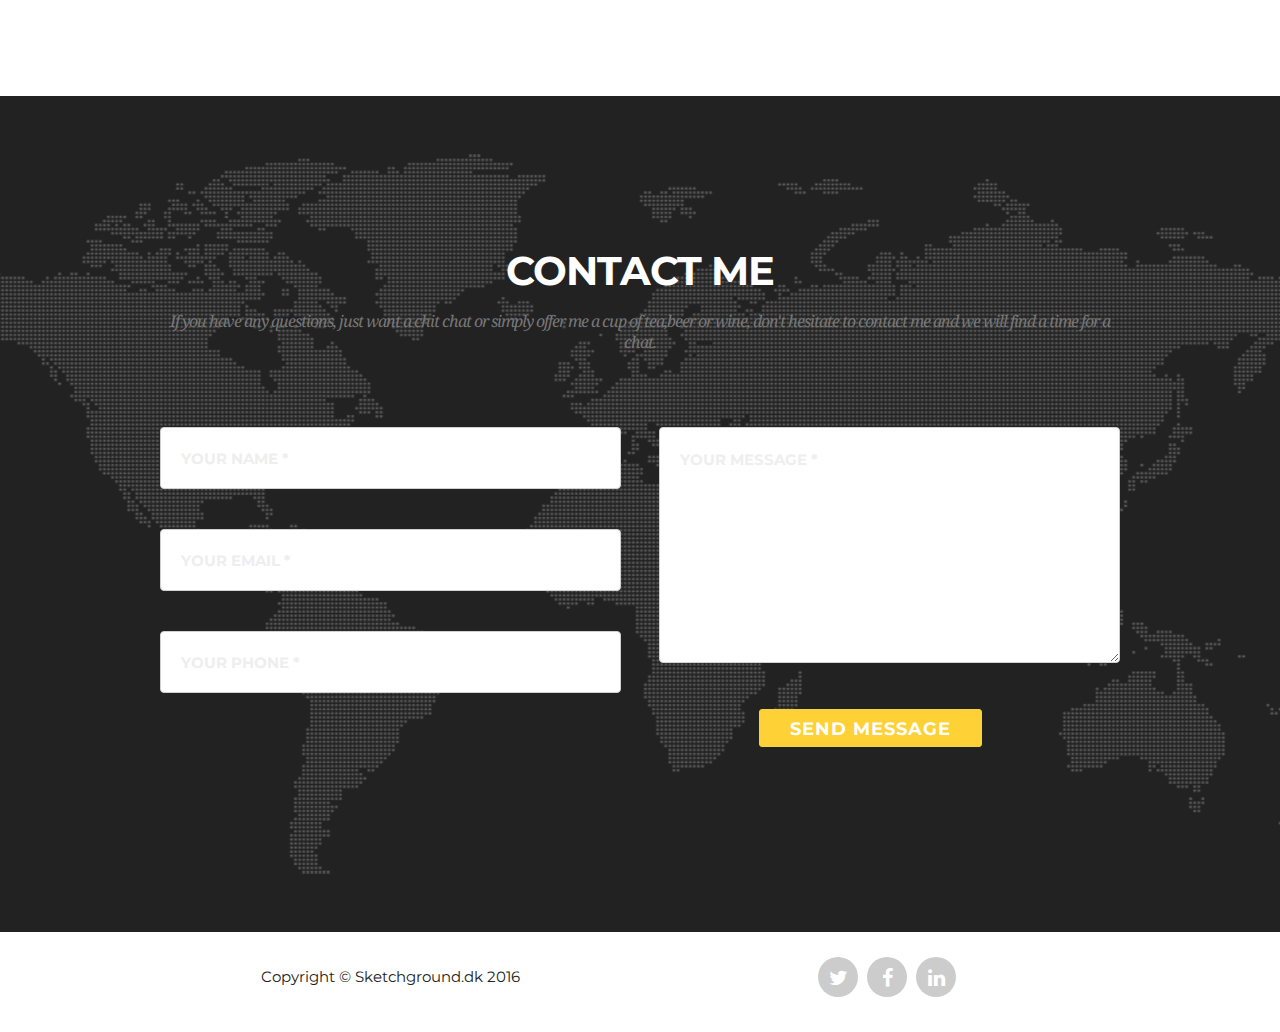
==== commit 59ee1a86: "Add link to journal" ====
--- a/open/index.html
+++ b/open/index.html
@@ -45,6 +45,9 @@
 					<ul class="nav navbar-nav navbar-right">
 						<li class="hidden">
 							<a href="#page-top"></a>
+						</li>
+						<li>
+							<a class="page-scroll" href="https://journal.sketchground.dk">Journal</a>
 						</li>
 						<li>
 							<a class="page-scroll" href="/#services">Services</a>
